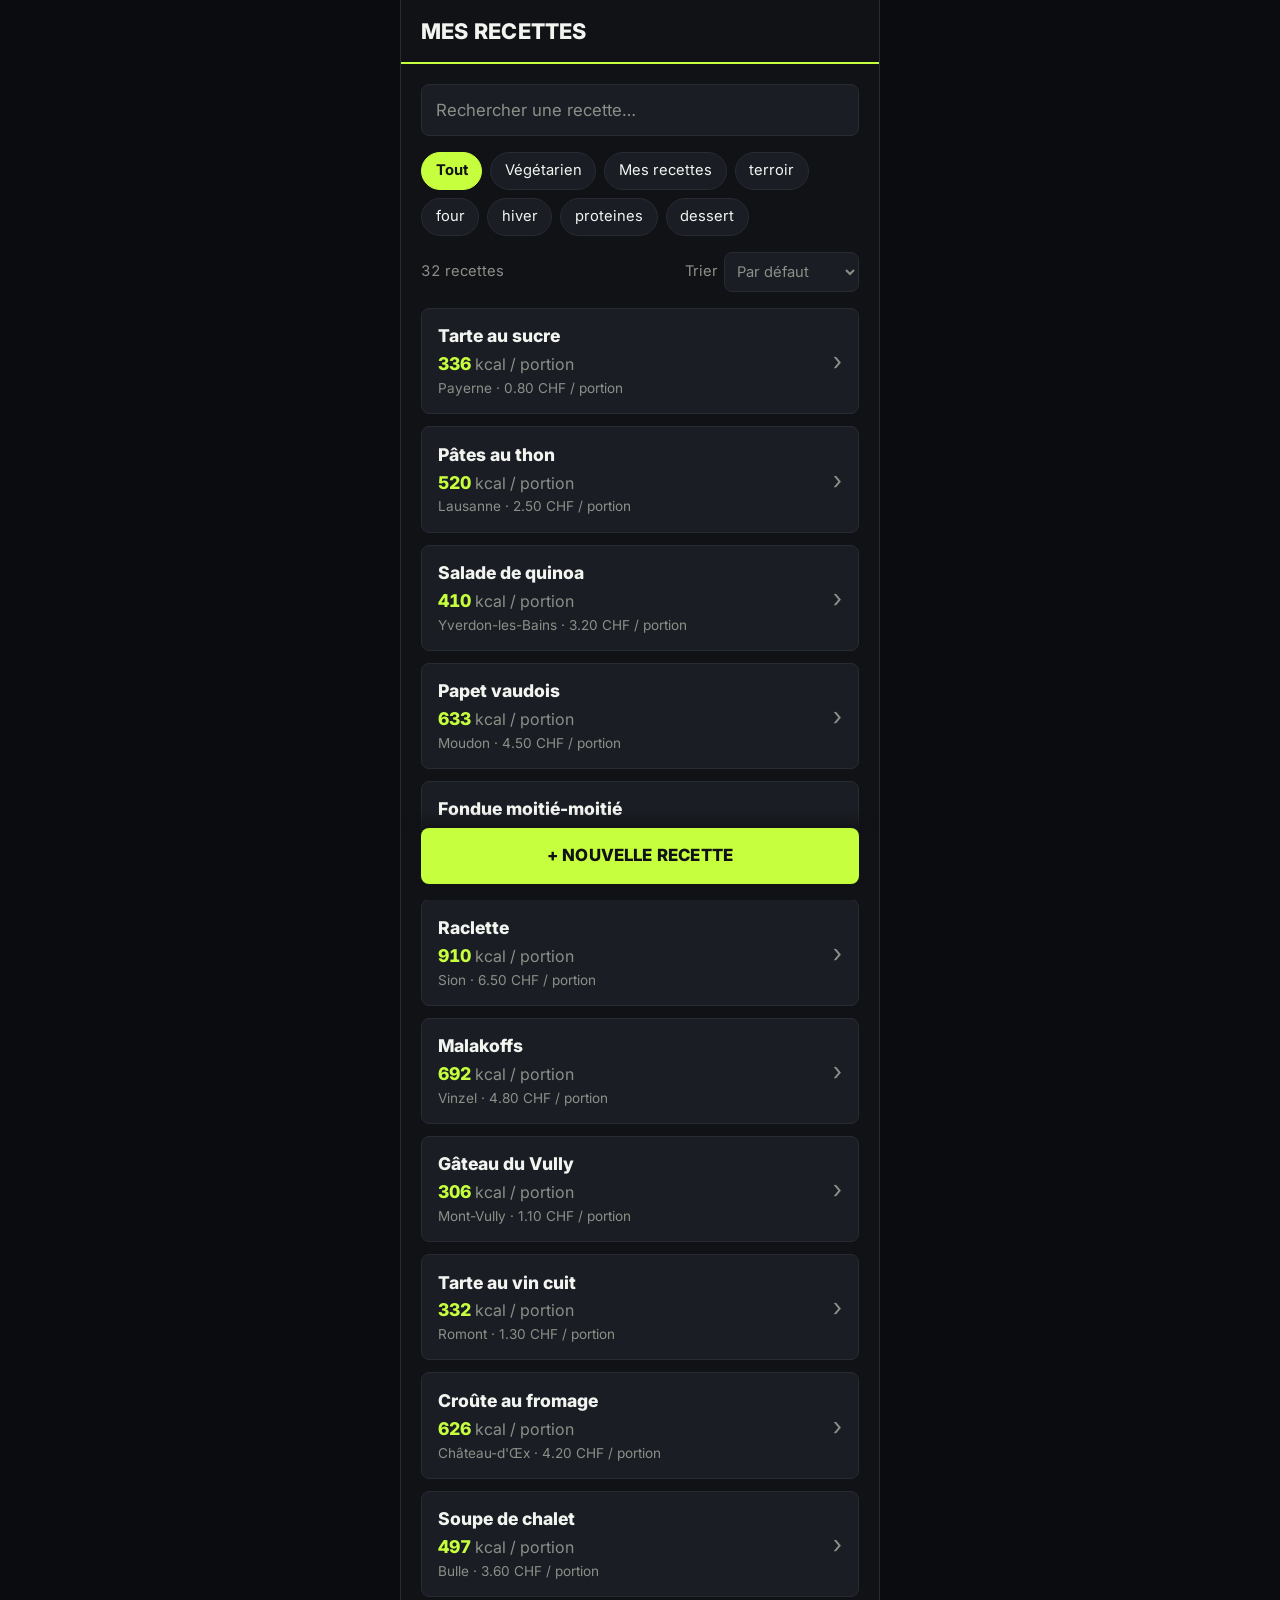
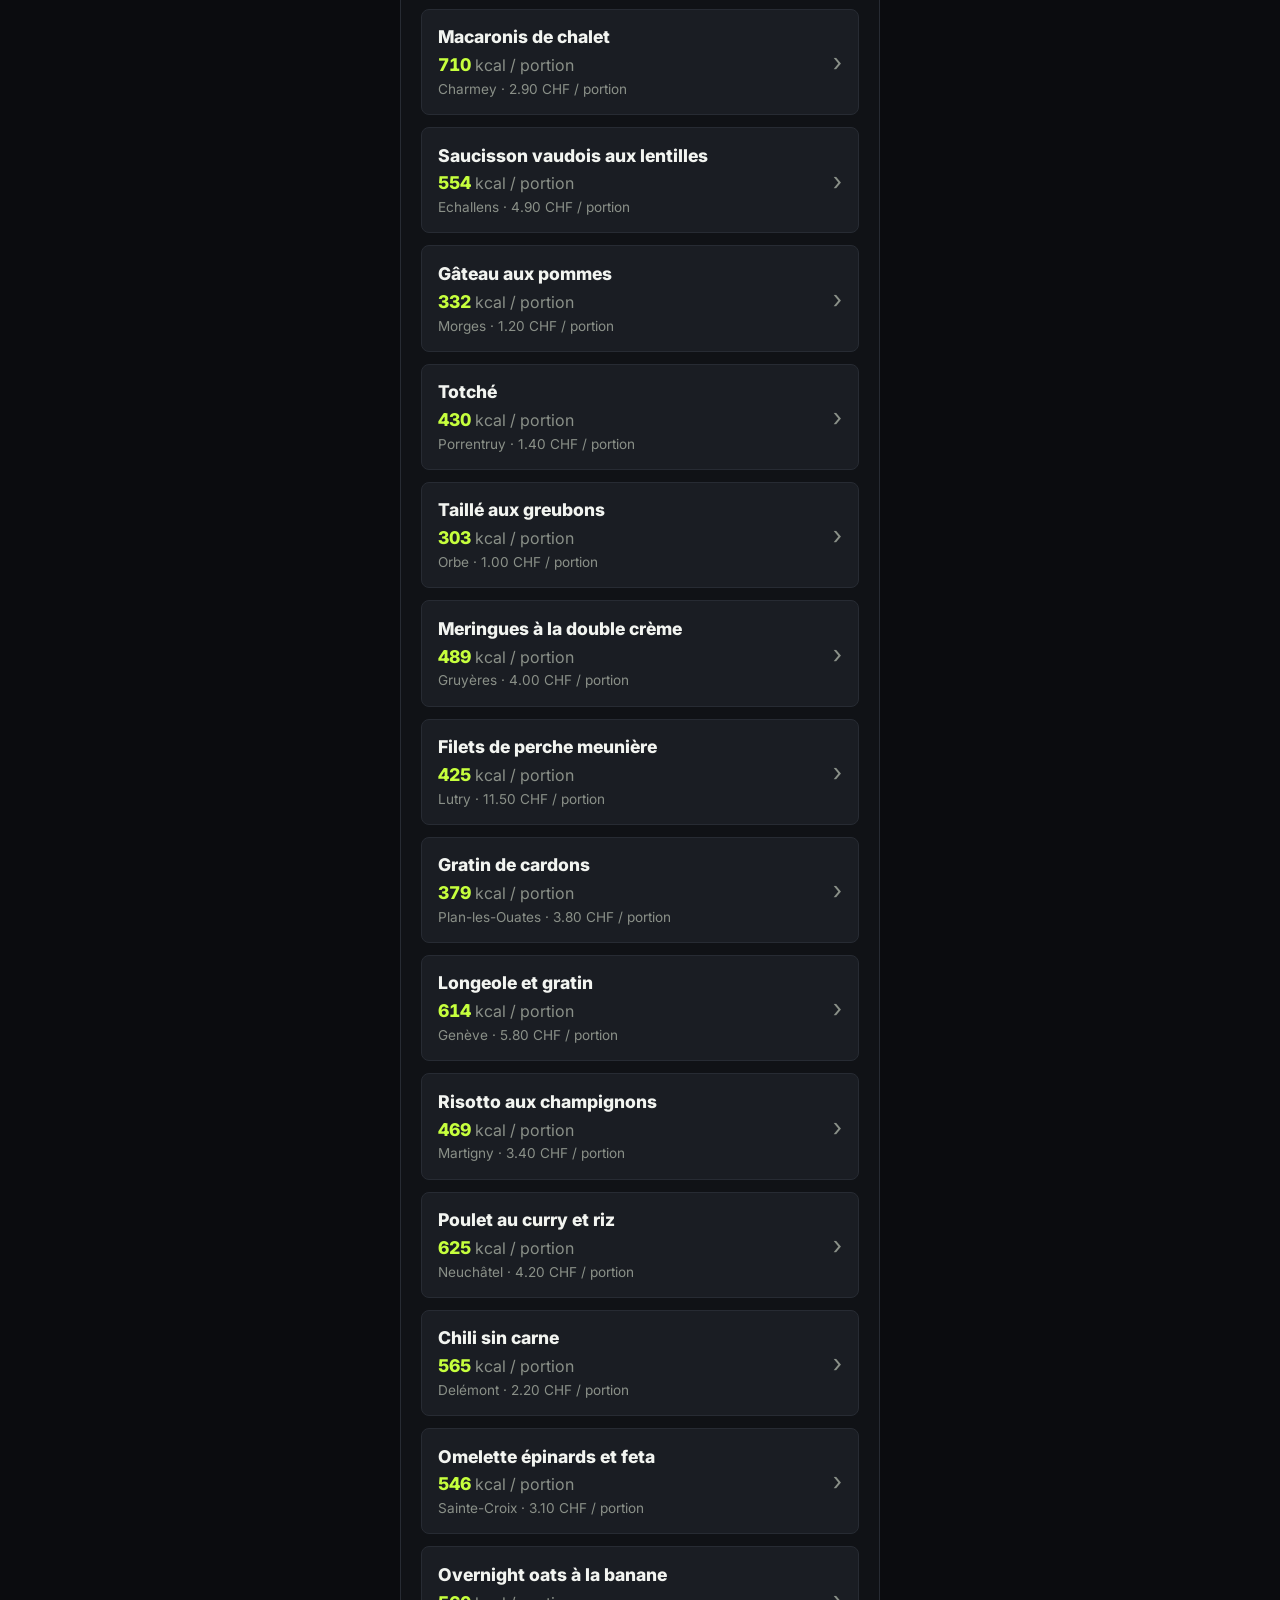
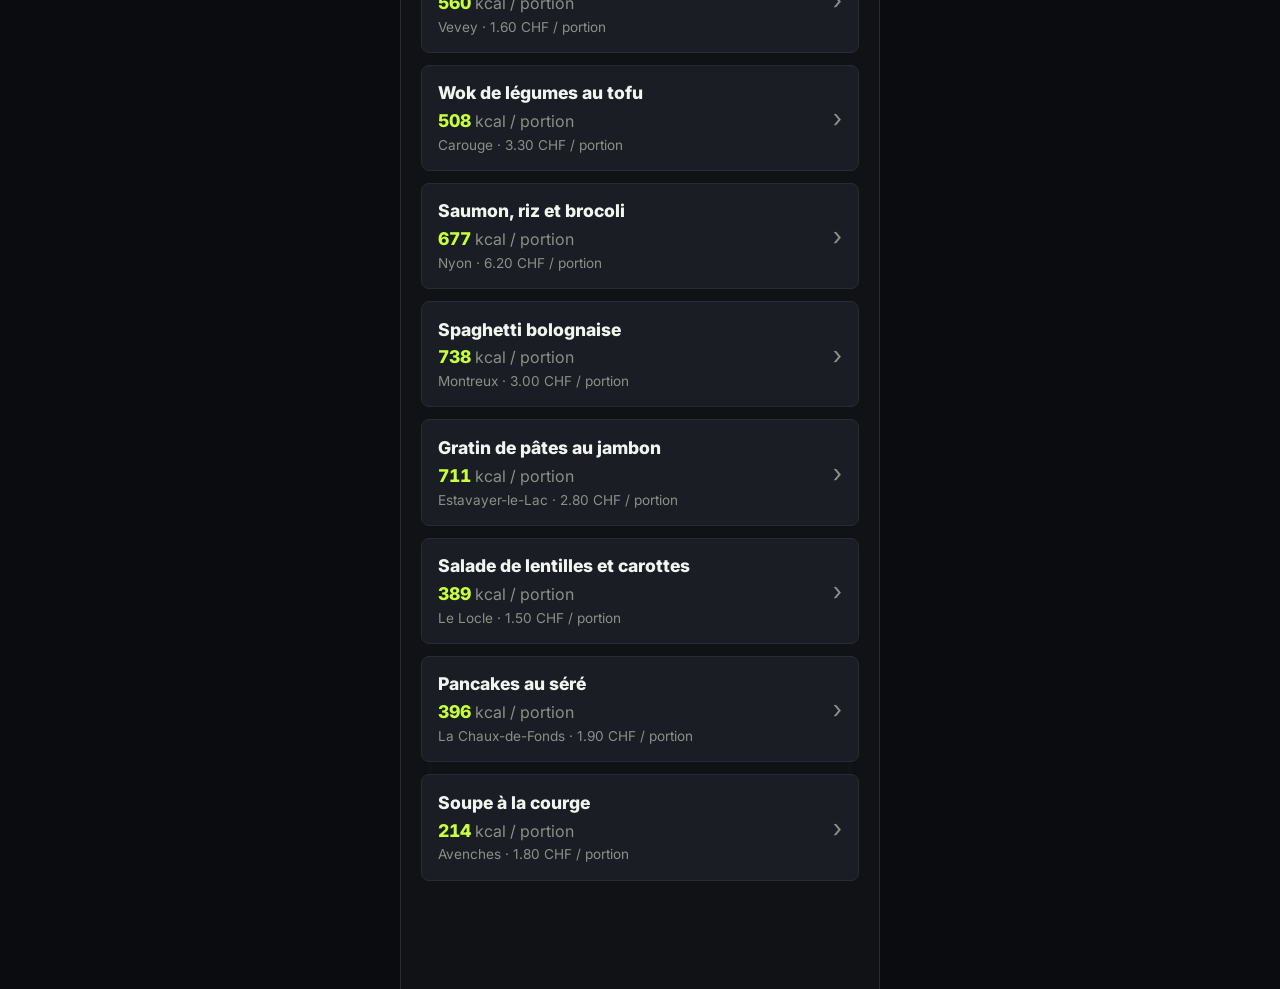
==== index.html @ 1a5cdad5 "Ajoute le site Ponson Cuisson : liste, création avec calcul des calories, fiche et partage. Co-Autho" ====
<!DOCTYPE html>
<html lang="fr">
<head>
  <meta charset="utf-8">
  <meta name="viewport" content="width=device-width, initial-scale=1, viewport-fit=cover">
  <meta name="description" content="Ponson Cuisson : calcule les calories de tes plats, par portion, et partage la fiche.">
  <meta name="theme-color" content="#101216">
  <title>Ponson Cuisson</title>
  <link rel="icon" href="data:image/svg+xml,%3Csvg xmlns='http://www.w3.org/2000/svg' viewBox='0 0 32 32'%3E%3Crect width='32' height='32' rx='6' fill='%23101216'/%3E%3Ctext x='16' y='22' font-family='Arial' font-weight='700' font-size='16' text-anchor='middle' fill='%23C6FF3D'%3EPC%3C/text%3E%3C/svg%3E">
  <link rel="preconnect" href="https://fonts.googleapis.com">
  <link rel="preconnect" href="https://fonts.gstatic.com" crossorigin>
  <link href="https://fonts.googleapis.com/css2?family=Inter:wght@400;500;700;800&display=swap" rel="stylesheet">
  <link rel="stylesheet" href="css/style.css">
</head>
<body>
  <div id="app" class="app">
    <p class="chargement">Chargement des recettes…</p>
  </div>
  <noscript>
    <p class="chargement">Ponson Cuisson a besoin de JavaScript pour fonctionner.</p>
  </noscript>
  <script src="js/app.js"></script>
</body>
</html>
---- css/style.css ----
/* Ponson Cuisson — direction artistique « Énergie » (application/design/critique.md) */

:root {
  --fond: #101216;
  --carte: #1A1D23;
  --bord: #272B33;
  --accent: #C6FF3D;
  --texte: #F2F4F0;
  --gris: #8A9088;
  --erreur: #FF8A80;
  --hors-app: #0B0C0F;
  --rayon: 8px;
  --police: "Inter", system-ui, -apple-system, "Segoe UI", Roboto, Arial, sans-serif;
}

*,
*::before,
*::after { box-sizing: border-box; }

html { -webkit-text-size-adjust: 100%; }

body {
  margin: 0;
  background: var(--hors-app);
  color: var(--texte);
  font-family: var(--police);
  font-size: 16px;
  line-height: 1.45;
}

/* Chiffres à largeur fixe : les totaux ne « sautent » pas à chaque ajout */
.kcal, .detail, .totaux, .resultat-chiffre, .resultat-total, .apercu-kcal, .champ-quantite, #compteur {
  font-variant-numeric: tabular-nums;
}

button, input, select { font: inherit; color: inherit; }
a { color: inherit; }
h1, h2, p { margin: 0; }

:focus-visible { outline: 3px solid var(--accent); outline-offset: 2px; }

.sr-only {
  position: absolute; width: 1px; height: 1px; padding: 0; margin: -1px;
  overflow: hidden; clip: rect(0 0 0 0); white-space: nowrap; border: 0;
}

/* ---------- Cadre de l'application ---------- */

.app {
  max-width: 480px;
  min-height: 100vh;
  min-height: 100dvh;
  margin: 0 auto;
  background: var(--fond);
  display: flex;
  flex-direction: column;
}

@media (min-width: 520px) {
  .app { border-left: 1px solid var(--bord); border-right: 1px solid var(--bord); }
}

.chargement { padding: 2rem 1.25rem; color: var(--gris); }

.entete {
  position: sticky;
  top: 0;
  z-index: 2;
  display: flex;
  align-items: center;
  gap: .75rem;
  min-height: 64px;
  padding: .75rem 1.25rem;
  background: var(--fond);
  border-bottom: 2px solid var(--accent);
}

.entete h1 {
  font-size: 1.35rem;
  font-weight: 800;
  text-transform: uppercase;
  letter-spacing: .01em;
  line-height: 1.15;
  overflow-wrap: anywhere;
}

.entete h1.nom-recette { text-transform: none; }
.entete h1:focus { outline: none; }

.retour {
  flex: none;
  display: inline-grid;
  place-items: center;
  width: 44px;
  height: 44px;
  margin-left: -.6rem;
  border: 0;
  border-radius: var(--rayon);
  background: transparent;
  font-size: 1.5rem;
  line-height: 1;
  text-decoration: none;
  cursor: pointer;
}
.retour:hover { background: var(--carte); }

.contenu {
  flex: 1;
  display: flex;
  flex-direction: column;
  gap: 1rem;
  padding: 1.25rem;
}

.actions {
  position: sticky;
  bottom: 0;
  z-index: 2;
  display: flex;
  flex-direction: column;
  gap: .6rem;
  padding: 1rem 1.25rem calc(1rem + env(safe-area-inset-bottom));
  background: linear-gradient(to top, var(--fond) 75%, rgba(16, 18, 22, 0));
}

/* ---------- Boutons ---------- */

.bouton,
.bouton-contour {
  display: flex;
  align-items: center;
  justify-content: center;
  width: 100%;
  min-height: 56px;
  padding: .75rem 1rem;
  border-radius: var(--rayon);
  font-weight: 800;
  font-size: 1.05rem;
  text-transform: uppercase;
  text-decoration: none;
  letter-spacing: .01em;
  cursor: pointer;
}

.bouton { border: 0; background: var(--accent); color: var(--fond); }
.bouton:hover { filter: brightness(1.06); }
.bouton:disabled { background: var(--bord); color: var(--gris); cursor: not-allowed; filter: none; }

.bouton-contour { border: 2px solid var(--accent); background: transparent; color: var(--accent); }
.bouton-contour:hover { background: rgba(198, 255, 61, .08); }

.bouton-pointille {
  width: 100%;
  min-height: 52px;
  border: 2px dashed var(--accent);
  border-radius: var(--rayon);
  background: transparent;
  color: var(--accent);
  font-weight: 700;
  cursor: pointer;
}
.bouton-pointille:hover { background: rgba(198, 255, 61, .06); }

.lien-danger {
  align-self: flex-start;
  padding: .5rem 0;
  border: 0;
  background: transparent;
  color: var(--erreur);
  text-decoration: underline;
  cursor: pointer;
}

/* ---------- Champs ---------- */

.groupe { display: flex; flex-direction: column; gap: .35rem; }
.groupe label, .etiquette { color: var(--gris); font-size: .9rem; }

.champ {
  width: 100%;
  min-height: 52px;
  padding: .7rem .9rem;
  border: 1px solid var(--bord);
  border-radius: var(--rayon);
  background: var(--carte);
  font-size: 1.05rem;
}
.champ::placeholder { color: var(--gris); opacity: 1; }
.champ:focus { outline: none; border-color: var(--accent); }
.champ[aria-invalid="true"] { border-color: var(--erreur); }
.champ-court { max-width: 9rem; }

.select {
  min-height: 40px;
  padding: .3rem .5rem;
  border: 1px solid var(--bord);
  border-radius: var(--rayon);
  background: var(--carte);
}

.erreur { color: var(--erreur); font-size: .92rem; font-weight: 500; }
.erreur[hidden] { display: none; }

/* ---------- Liste des recettes ---------- */

.puces {
  display: flex;
  flex-wrap: wrap;
  gap: .5rem;
}

.puce {
  flex: none;
  min-height: 38px;
  padding: .4rem .85rem;
  border: 1px solid var(--bord);
  border-radius: 999px;
  background: var(--carte);
  font-size: .92rem;
  cursor: pointer;
}
.puce[aria-pressed="true"] { border-color: var(--accent); background: var(--accent); color: var(--fond); font-weight: 700; }

.ligne-tri {
  display: flex;
  align-items: center;
  justify-content: space-between;
  gap: .75rem;
  color: var(--gris);
  font-size: .92rem;
}
.ligne-tri label { display: flex; align-items: center; gap: .4rem; }

.liste { display: flex; flex-direction: column; gap: .75rem; margin: 0; padding: 0; list-style: none; }

.carte-recette {
  display: flex;
  align-items: center;
  gap: .75rem;
  min-height: 84px;
  padding: .9rem 1rem;
  border: 1px solid var(--bord);
  border-radius: var(--rayon);
  background: var(--carte);
  text-decoration: none;
}
.carte-recette:hover { border-color: var(--gris); }
.carte-recette > span:first-child { flex: 1; display: flex; flex-direction: column; gap: .15rem; min-width: 0; }

.titre-recette { font-size: 1.1rem; font-weight: 800; }
.kcal { color: var(--gris); }
.kcal b { color: var(--accent); font-size: 1.1rem; font-weight: 800; }
.meta { color: var(--gris); font-size: .85rem; }
.chevron { color: var(--gris); font-size: 1.6rem; line-height: 1; }

.vide {
  padding: 2rem 1rem;
  border: 1px dashed var(--bord);
  border-radius: var(--rayon);
  color: var(--gris);
  text-align: center;
}
.vide strong { display: block; margin-bottom: .25rem; color: var(--texte); }

.alerte {
  padding: 1rem;
  border: 1px solid var(--erreur);
  border-radius: var(--rayon);
  background: rgba(255, 138, 128, .08);
}
.alerte strong { color: var(--erreur); }
.alerte p { margin-top: .35rem; color: var(--texte); font-size: .95rem; }

/* ---------- Création / calcul ---------- */

.sous-titre {
  margin-top: .25rem;
  font-size: .95rem;
  font-weight: 800;
  text-transform: uppercase;
  letter-spacing: .06em;
  color: var(--gris);
}

.liste-ingredients { display: flex; flex-direction: column; gap: .5rem; margin: 0; padding: 0; list-style: none; }
.liste-ingredients li { display: flex; gap: .5rem; }

.ligne {
  flex: 1;
  display: flex;
  align-items: center;
  justify-content: space-between;
  gap: .75rem;
  min-height: 52px;
  padding: .6rem 1rem;
  border: 1px solid var(--bord);
  border-radius: var(--rayon);
  background: var(--carte);
  text-align: left;
}
button.ligne { cursor: pointer; }
button.ligne:hover { border-color: var(--gris); }
.ligne .detail { color: var(--gris); white-space: nowrap; }
.ligne .detail b { color: var(--texte); }

.supprimer-ligne {
  flex: none;
  width: 52px;
  border: 1px solid var(--bord);
  border-radius: var(--rayon);
  background: var(--carte);
  color: var(--gris);
  font-size: 1.3rem;
  cursor: pointer;
}
.supprimer-ligne:hover { border-color: var(--erreur); color: var(--erreur); }

.totaux {
  display: flex;
  flex-direction: column;
  gap: .2rem;
  padding: 1rem 1.25rem;
  border-radius: var(--rayon);
  background: var(--accent);
  color: var(--fond);
}
.totaux div { display: flex; align-items: baseline; justify-content: space-between; gap: 1rem; }
.totaux .petit-total { font-size: .95rem; }
.totaux .petit-total strong { font-weight: 700; }
.totaux .grand-total { font-size: 1.15rem; font-weight: 700; }
.totaux .grand-total strong { font-size: 2rem; font-weight: 800; line-height: 1.1; }

/* ---------- Sélecteur d'ingrédients ---------- */

.choix-ingredient {
  display: flex;
  align-items: center;
  justify-content: space-between;
  gap: .75rem;
  width: 100%;
  min-height: 56px;
  padding: .6rem 1rem;
  border: 1px solid var(--bord);
  border-radius: var(--rayon);
  background: var(--carte);
  text-align: left;
  cursor: pointer;
}
.choix-ingredient:hover { border-color: var(--accent); }
.choix-ingredient span:last-child { color: var(--gris); white-space: nowrap; }

.carte {
  padding: 1rem;
  border: 1px solid var(--bord);
  border-radius: var(--rayon);
  background: var(--carte);
}

.champ-quantite { font-size: 1.6rem; font-weight: 700; max-width: 12rem; }
.apercu-kcal { font-size: 1.4rem; font-weight: 800; color: var(--accent); }

/* ---------- Fiche recette ---------- */

.bloc-resultat {
  padding: 1.5rem 1rem;
  border-radius: var(--rayon);
  background: var(--accent);
  color: var(--fond);
  text-align: center;
}
.resultat-chiffre { font-size: 4.5rem; font-weight: 800; line-height: 1; letter-spacing: -.02em; }
.resultat-unite { font-size: 1.6rem; font-weight: 700; }
.resultat-label { margin-top: .4rem; font-size: 1rem; font-weight: 500; text-transform: uppercase; letter-spacing: .14em; }
.resultat-total { margin-top: .5rem; font-size: .95rem; }

.description { color: var(--texte); }
.infos { display: flex; flex-wrap: wrap; gap: .4rem; }
.info {
  padding: .25rem .6rem;
  border: 1px solid var(--bord);
  border-radius: 999px;
  color: var(--gris);
  font-size: .85rem;
}
.info.vert { border-color: var(--accent); color: var(--accent); }

/* ---------- Partage ---------- */

.apercu-titre { margin: .2rem 0; font-size: 1.25rem; font-weight: 800; }
.vert { color: var(--accent); }
.gris { color: var(--gris); }
.petit { font-size: .88rem; }

.options { display: flex; flex-direction: column; gap: .6rem; }
.option {
  display: flex;
  align-items: center;
  width: 100%;
  min-height: 56px;
  padding: .6rem 1rem;
  border: 1px solid var(--bord);
  border-radius: var(--rayon);
  background: var(--carte);
  text-align: left;
  text-decoration: none;
  cursor: pointer;
}
.option:hover { border-color: var(--accent); }

.confirmation {
  display: flex;
  align-items: center;
  justify-content: center;
  min-height: 52px;
  padding: .6rem 1rem;
  border-radius: var(--rayon);
  background: var(--accent);
  color: var(--fond);
  font-weight: 800;
}
.confirmation[hidden] { display: none; }

@media (prefers-reduced-motion: no-preference) {
  .confirmation:not([hidden]) { animation: apparition .2s ease-out; }
  @keyframes apparition { from { opacity: 0; transform: translateY(4px); } }
}
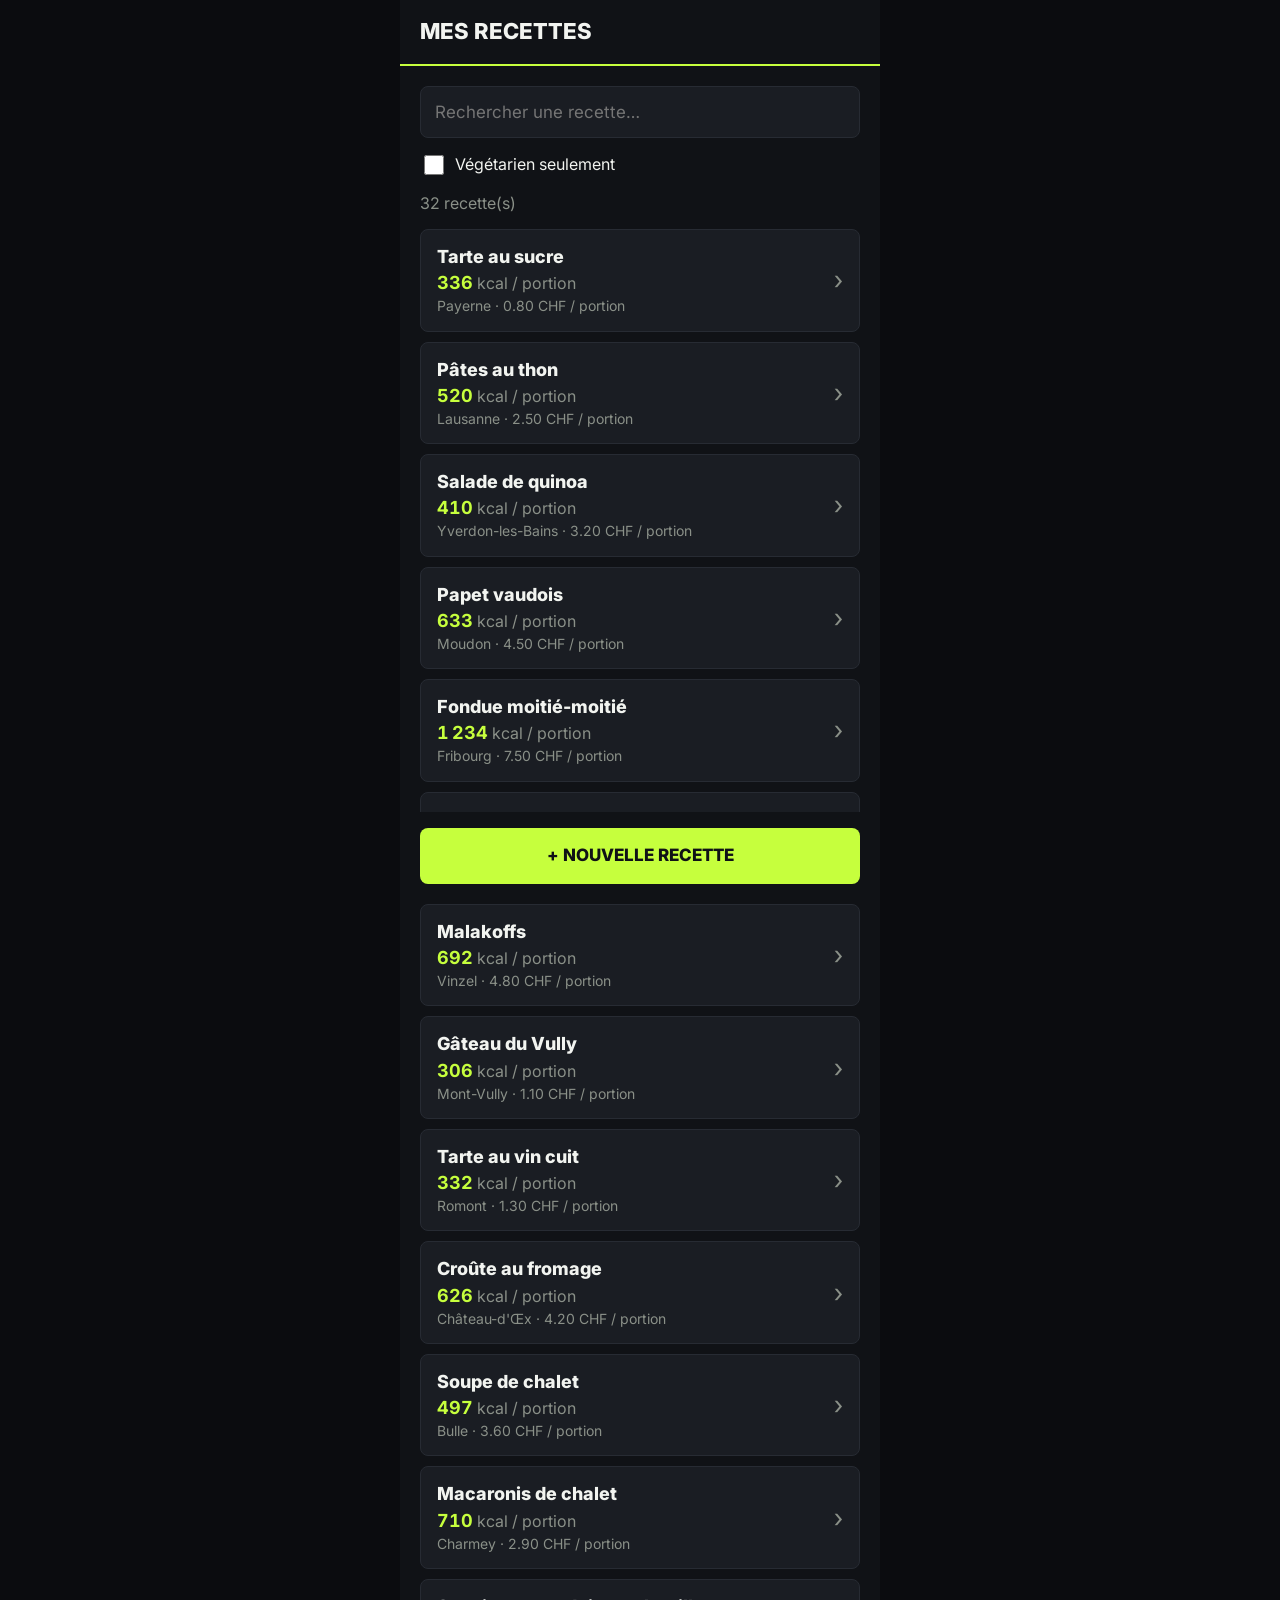
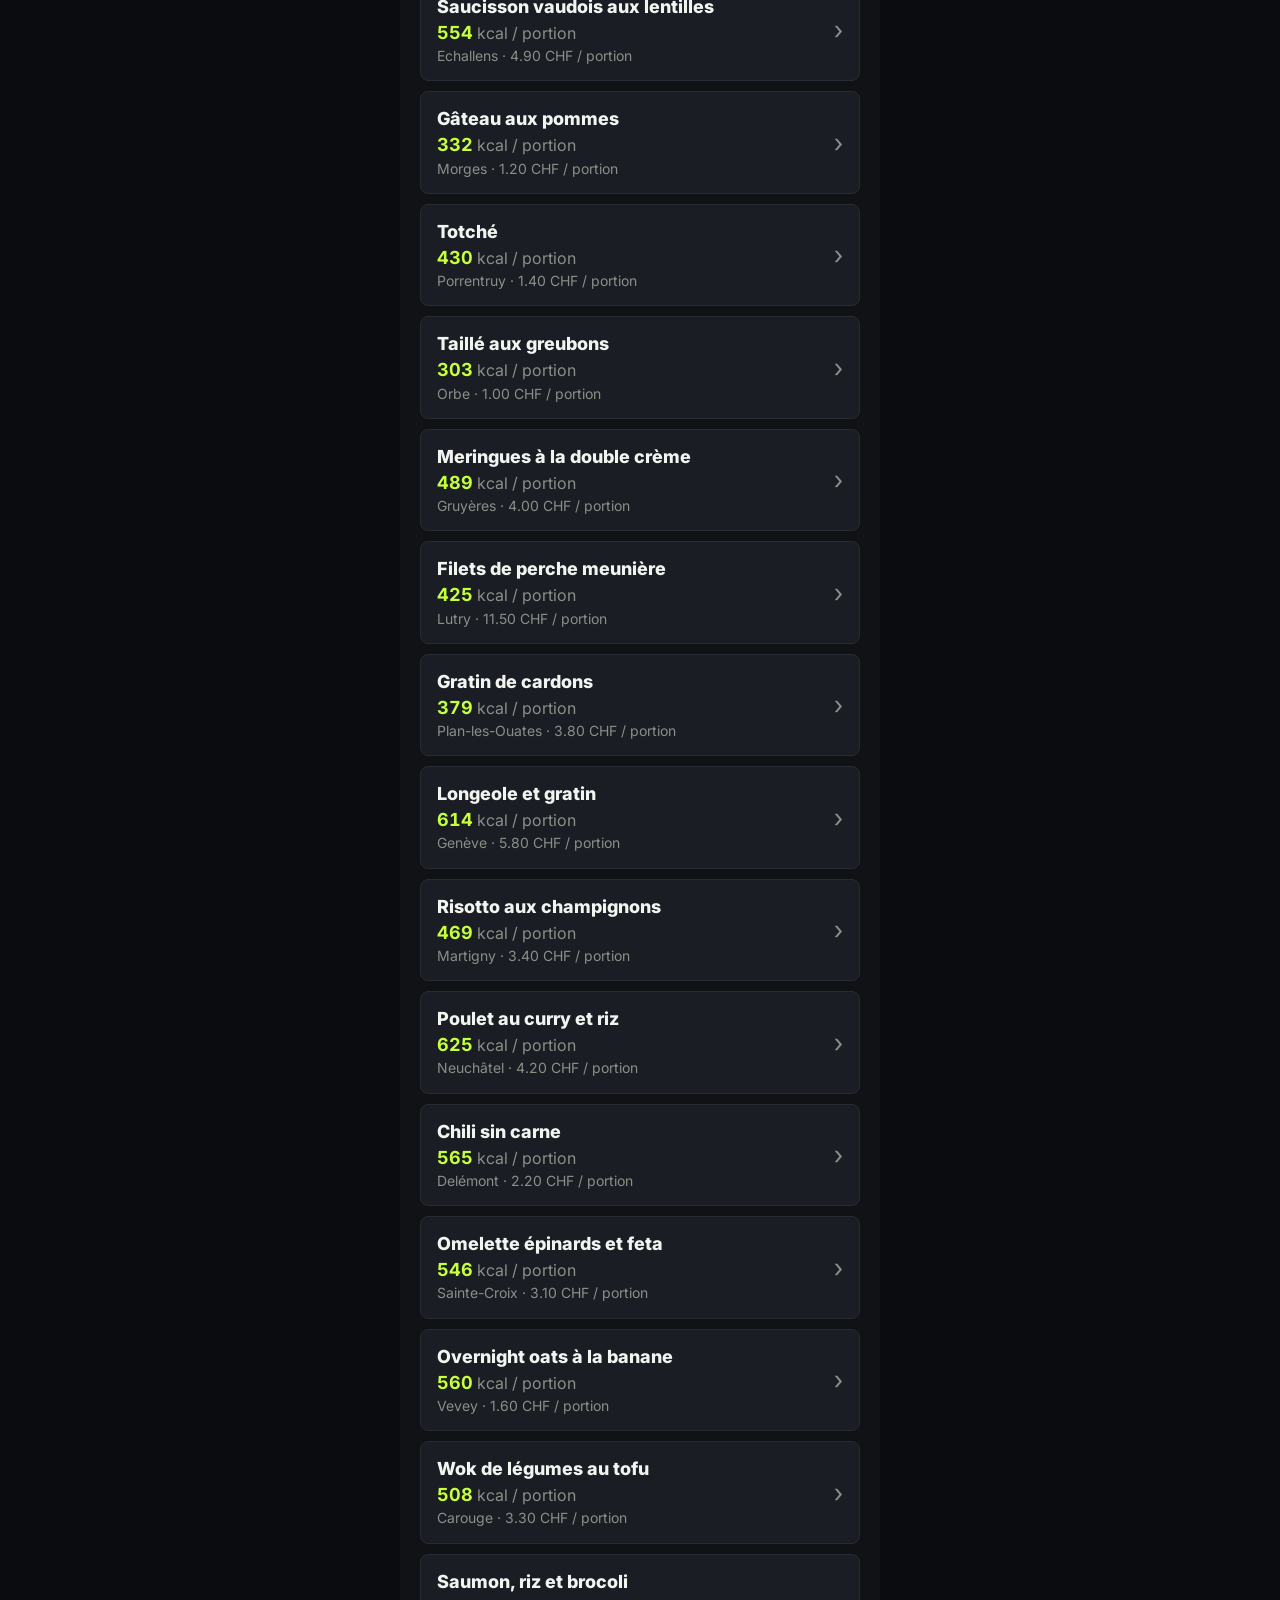
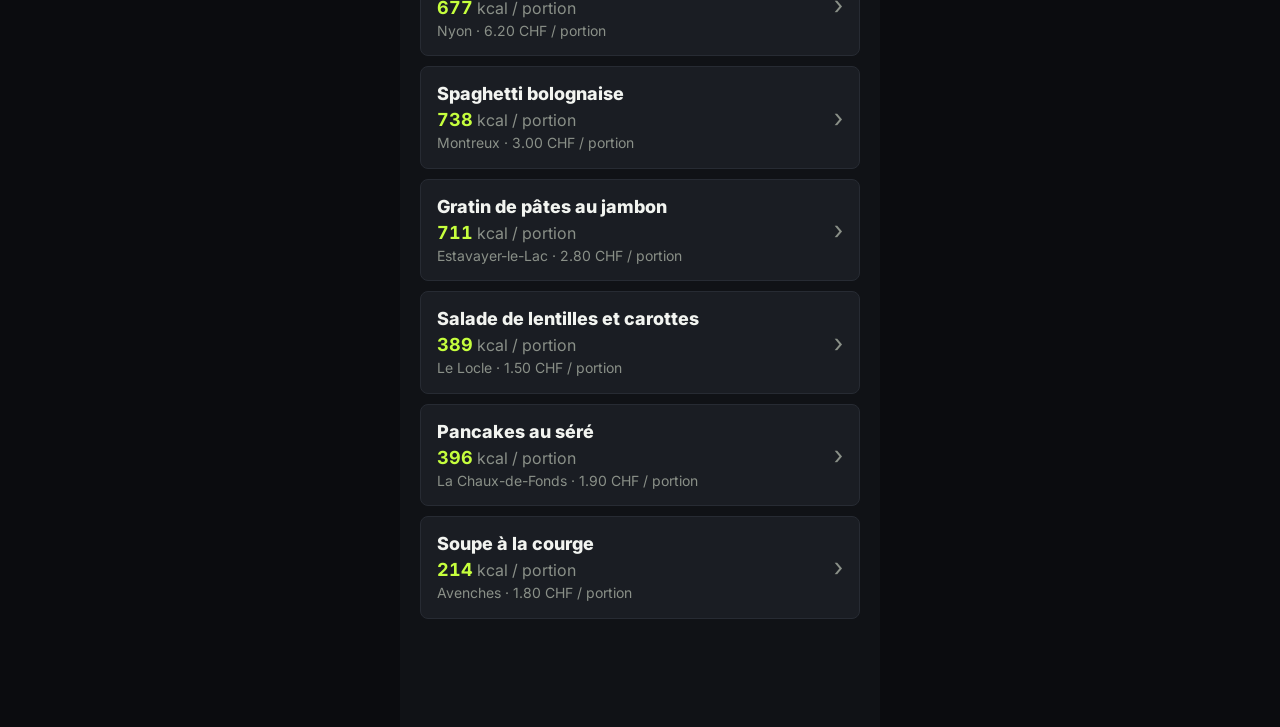
==== commit 9899183f: "Réécrit le site en HTML, CSS et JS classiques (index.html, style.css, script.js, data.js). Co-Author" ====
--- a/index.html
+++ b/index.html
@@ -2,23 +2,156 @@
 <html lang="fr">
 <head>
   <meta charset="utf-8">
-  <meta name="viewport" content="width=device-width, initial-scale=1, viewport-fit=cover">
-  <meta name="description" content="Ponson Cuisson : calcule les calories de tes plats, par portion, et partage la fiche.">
-  <meta name="theme-color" content="#101216">
+  <meta name="viewport" content="width=device-width, initial-scale=1">
   <title>Ponson Cuisson</title>
-  <link rel="icon" href="data:image/svg+xml,%3Csvg xmlns='http://www.w3.org/2000/svg' viewBox='0 0 32 32'%3E%3Crect width='32' height='32' rx='6' fill='%23101216'/%3E%3Ctext x='16' y='22' font-family='Arial' font-weight='700' font-size='16' text-anchor='middle' fill='%23C6FF3D'%3EPC%3C/text%3E%3C/svg%3E">
   <link rel="preconnect" href="https://fonts.googleapis.com">
   <link rel="preconnect" href="https://fonts.gstatic.com" crossorigin>
   <link href="https://fonts.googleapis.com/css2?family=Inter:wght@400;500;700;800&display=swap" rel="stylesheet">
-  <link rel="stylesheet" href="css/style.css">
+  <link rel="stylesheet" href="style.css">
 </head>
 <body>
-  <div id="app" class="app">
-    <p class="chargement">Chargement des recettes…</p>
+  <div class="app">
+
+    <!-- ===================== Écran 1 : Liste des recettes ===================== -->
+    <section id="ecran-liste" class="ecran">
+      <header class="entete">
+        <h1>Mes recettes</h1>
+      </header>
+
+      <main class="contenu">
+        <input id="recherche" class="champ" type="search" placeholder="Rechercher une recette…" aria-label="Rechercher une recette">
+
+        <label class="case">
+          <input id="filtre-vegetarien" type="checkbox"> Végétarien seulement
+        </label>
+
+        <p id="compteur" class="gris"></p>
+        <ul id="liste-recettes" class="liste"></ul>
+        <p id="message-liste" class="vide" hidden></p>
+      </main>
+
+      <footer class="actions">
+        <button id="btn-nouvelle" class="bouton" type="button">+ Nouvelle recette</button>
+      </footer>
+    </section>
+
+    <!-- ===================== Écran 2 : Création / calcul ===================== -->
+    <section id="ecran-creation" class="ecran" hidden>
+      <header class="entete">
+        <button id="btn-annuler" class="retour" type="button" aria-label="Annuler">←</button>
+        <h1>Nouvelle recette</h1>
+      </header>
+
+      <main class="contenu">
+        <label class="etiquette" for="nom">Nom</label>
+        <input id="nom" class="champ" type="text" maxlength="60" placeholder="Ex. Tarte au sucre">
+        <p id="erreur-nom" class="erreur" hidden>Donne un nom à la recette.</p>
+
+        <label class="etiquette" for="portions">Portions</label>
+        <input id="portions" class="champ champ-court" type="number" min="1" step="1" inputmode="numeric" placeholder="1">
+        <p id="erreur-portions" class="erreur" hidden>Indique au moins 1 portion.</p>
+
+        <h2 class="sous-titre">Ingrédients</h2>
+        <ul id="liste-ingredients" class="liste"></ul>
+        <button id="btn-ajouter" class="bouton-pointille" type="button">+ Ajouter un ingrédient</button>
+
+        <div class="totaux">
+          <p class="petit-total">Total du plat <strong id="total-plat">0 kcal</strong></p>
+          <p class="grand-total">Par portion <strong id="total-portion">—</strong></p>
+        </div>
+        <p id="erreur-ingredients" class="erreur">Ajoute au moins un ingrédient.</p>
+      </main>
+
+      <footer class="actions">
+        <button id="btn-enregistrer" class="bouton" type="button" disabled>Enregistrer</button>
+      </footer>
+    </section>
+
+    <!-- ===================== Écran 2b : Sélecteur d'ingrédients ===================== -->
+    <section id="ecran-ingredient" class="ecran" hidden>
+      <header class="entete">
+        <button id="btn-retour-ingredient" class="retour" type="button" aria-label="Retour">←</button>
+        <h1>Ajouter un ingrédient</h1>
+      </header>
+
+      <main class="contenu">
+        <!-- Étape 1 : choisir l'ingrédient -->
+        <div id="etape-choix">
+          <input id="recherche-ingredient" class="champ" type="search" placeholder="Rechercher un ingrédient…" aria-label="Rechercher un ingrédient">
+          <ul id="liste-choix" class="liste"></ul>
+          <p id="message-choix" class="vide" hidden>Aucun ingrédient trouvé</p>
+        </div>
+
+        <!-- Étape 2 : indiquer la quantité -->
+        <div id="etape-quantite" hidden>
+          <p class="carte"><strong id="ingredient-choisi"></strong> <span id="ingredient-kcal" class="gris"></span></p>
+          <label class="etiquette" for="quantite">Quantité (g)</label>
+          <input id="quantite" class="champ champ-quantite" type="number" min="1" inputmode="decimal" placeholder="0">
+          <p id="erreur-quantite" class="erreur" hidden>Indique une quantité plus grande que 0.</p>
+          <p id="apercu-kcal" class="apercu-kcal"></p>
+          <button id="btn-valider" class="bouton" type="button">Valider</button>
+        </div>
+      </main>
+    </section>
+
+    <!-- ===================== Écran 3 : Fiche recette ===================== -->
+    <section id="ecran-fiche" class="ecran" hidden>
+      <header class="entete">
+        <button class="retour btn-liste" type="button" aria-label="Retour à la liste">←</button>
+        <h1 id="fiche-titre" class="nom-recette"></h1>
+      </header>
+
+      <main class="contenu">
+        <div class="bloc-resultat">
+          <p><span id="fiche-portion" class="resultat-chiffre"></span> <span class="resultat-unite">kcal</span></p>
+          <p class="resultat-label">Par portion</p>
+          <p id="fiche-total" class="resultat-total"></p>
+        </div>
+        <p id="fiche-description"></p>
+        <p id="fiche-infos" class="gris"></p>
+
+        <h2 class="sous-titre">Ingrédients</h2>
+        <ul id="fiche-ingredients" class="liste"></ul>
+        <button id="btn-supprimer" class="lien-danger" type="button" hidden>Supprimer cette recette</button>
+      </main>
+
+      <footer class="actions">
+        <button id="btn-partager" class="bouton" type="button">Partager la fiche</button>
+      </footer>
+    </section>
+
+    <!-- ===================== Écran 4 : Partage ===================== -->
+    <section id="ecran-partage" class="ecran" hidden>
+      <header class="entete">
+        <button id="btn-retour-fiche" class="retour" type="button" aria-label="Retour à la fiche">←</button>
+        <h1>Partager</h1>
+      </header>
+
+      <main class="contenu">
+        <div class="carte">
+          <p class="gris petit">Aperçu de la fiche</p>
+          <p id="apercu-titre" class="apercu-titre"></p>
+          <p><b id="apercu-portion" class="vert"></b> par portion</p>
+          <p id="apercu-total" class="gris petit"></p>
+        </div>
+
+        <h2 class="sous-titre">Envoyer via</h2>
+        <button id="btn-messagerie" class="option" type="button">Messagerie</button>
+        <a id="lien-email" class="option" href="#">E-mail</a>
+        <button id="btn-copier" class="option" type="button">Copier le texte</button>
+
+        <p id="confirmation" class="confirmation" hidden></p>
+      </main>
+
+      <footer class="actions">
+        <button class="bouton-contour btn-liste" type="button">Retour à la liste</button>
+      </footer>
+    </section>
+
   </div>
-  <noscript>
-    <p class="chargement">Ponson Cuisson a besoin de JavaScript pour fonctionner.</p>
-  </noscript>
-  <script src="js/app.js"></script>
+
+  <!-- data.js contient les recettes (copie de data.json), script.js fait fonctionner le site -->
+  <script src="data.js"></script>
+  <script src="script.js"></script>
 </body>
 </html>
--- a/style.css
+++ b/style.css
@@ -0,0 +1,284 @@
+/* Ponson Cuisson — style « Énergie » (voir application/design/critique.md) */
+
+/* ---------- Couleurs ---------- */
+:root {
+  --fond: #101216;
+  --carte: #1A1D23;
+  --bord: #272B33;
+  --vert: #C6FF3D;
+  --texte: #F2F4F0;
+  --gris: #8A9088;
+  --rouge: #FF8A80;
+}
+
+/* ---------- Base ---------- */
+* { box-sizing: border-box; }
+
+body {
+  margin: 0;
+  background: #0B0C0F;
+  color: var(--texte);
+  font-family: "Inter", Arial, sans-serif;
+  font-size: 16px;
+  line-height: 1.45;
+}
+
+h1, h2, p { margin: 0; }
+button, input { font: inherit; color: inherit; }
+[hidden] { display: none !important; }
+
+/* L'application fait la largeur d'un téléphone, centrée sur ordinateur */
+.app {
+  max-width: 480px;
+  min-height: 100vh;
+  margin: 0 auto;
+  background: var(--fond);
+}
+
+.ecran {
+  display: flex;
+  flex-direction: column;
+  min-height: 100vh;
+}
+
+/* ---------- En-tête ---------- */
+.entete {
+  position: sticky;
+  top: 0;
+  display: flex;
+  align-items: center;
+  gap: 12px;
+  padding: 16px 20px;
+  background: var(--fond);
+  border-bottom: 2px solid var(--vert);
+}
+
+.entete h1 {
+  font-size: 22px;
+  font-weight: 800;
+  text-transform: uppercase;
+}
+
+.entete h1.nom-recette { text-transform: none; }
+
+.retour {
+  width: 44px;
+  height: 44px;
+  margin-left: -10px;
+  border: none;
+  border-radius: 8px;
+  background: none;
+  font-size: 24px;
+  cursor: pointer;
+}
+
+.retour:hover { background: var(--carte); }
+
+/* ---------- Contenu et barre du bas ---------- */
+.contenu {
+  flex: 1;
+  display: flex;
+  flex-direction: column;
+  gap: 14px;
+  padding: 20px;
+}
+
+.actions {
+  position: sticky;
+  bottom: 0;
+  padding: 16px 20px;
+  background: var(--fond);
+}
+
+/* ---------- Boutons ---------- */
+.bouton,
+.bouton-contour {
+  width: 100%;
+  min-height: 56px;
+  border-radius: 8px;
+  font-size: 17px;
+  font-weight: 800;
+  text-transform: uppercase;
+  cursor: pointer;
+}
+
+.bouton { border: none; background: var(--vert); color: var(--fond); }
+.bouton:disabled { background: var(--bord); color: var(--gris); cursor: not-allowed; }
+
+.bouton-contour { border: 2px solid var(--vert); background: none; color: var(--vert); }
+
+.bouton-pointille {
+  min-height: 52px;
+  border: 2px dashed var(--vert);
+  border-radius: 8px;
+  background: none;
+  color: var(--vert);
+  font-weight: 700;
+  cursor: pointer;
+}
+
+.lien-danger {
+  align-self: flex-start;
+  border: none;
+  background: none;
+  color: var(--rouge);
+  text-decoration: underline;
+  cursor: pointer;
+}
+
+/* ---------- Champs ---------- */
+.champ {
+  width: 100%;
+  min-height: 52px;
+  padding: 12px 14px;
+  border: 1px solid var(--bord);
+  border-radius: 8px;
+  background: var(--carte);
+  font-size: 17px;
+}
+
+.champ:focus { outline: none; border-color: var(--vert); }
+.champ.invalide { border-color: var(--rouge); }
+.champ-court { max-width: 140px; }
+.champ-quantite { max-width: 200px; font-size: 26px; font-weight: 700; }
+
+.etiquette { margin-bottom: -8px; color: var(--gris); font-size: 14px; }
+.erreur { color: var(--rouge); font-size: 15px; }
+
+.case { display: flex; align-items: center; gap: 8px; cursor: pointer; }
+.case input { width: 20px; height: 20px; accent-color: var(--vert); }
+
+/* ---------- Listes ---------- */
+.liste {
+  display: flex;
+  flex-direction: column;
+  gap: 10px;
+  margin: 0;
+  padding: 0;
+  list-style: none;
+}
+
+/* Carte d'une recette dans la liste */
+.recette {
+  display: flex;
+  justify-content: space-between;
+  align-items: center;
+  padding: 14px 16px;
+  border: 1px solid var(--bord);
+  border-radius: 8px;
+  background: var(--carte);
+  cursor: pointer;
+}
+
+.recette:hover { border-color: var(--gris); }
+.recette .titre { font-size: 18px; font-weight: 800; }
+.recette .kcal { color: var(--gris); }
+.recette .kcal b { color: var(--vert); font-size: 18px; }
+.recette .meta { color: var(--gris); font-size: 14px; }
+.recette .fleche { color: var(--gris); font-size: 26px; }
+
+/* Ligne d'ingrédient (création, sélecteur, fiche) */
+.ligne {
+  display: flex;
+  justify-content: space-between;
+  align-items: center;
+  gap: 10px;
+  min-height: 52px;
+  padding: 10px 16px;
+  border: 1px solid var(--bord);
+  border-radius: 8px;
+  background: var(--carte);
+}
+
+.ligne .detail { color: var(--gris); white-space: nowrap; }
+.ligne .detail b { color: var(--texte); }
+.ligne.cliquable { cursor: pointer; }
+.ligne.cliquable:hover { border-color: var(--vert); }
+
+.supprimer {
+  border: none;
+  background: none;
+  color: var(--gris);
+  font-size: 22px;
+  cursor: pointer;
+}
+
+.supprimer:hover { color: var(--rouge); }
+
+.vide {
+  padding: 24px;
+  border: 1px dashed var(--bord);
+  border-radius: 8px;
+  color: var(--gris);
+  text-align: center;
+}
+
+/* ---------- Bloc des totaux (création) ---------- */
+.totaux {
+  padding: 16px 20px;
+  border-radius: 8px;
+  background: var(--vert);
+  color: var(--fond);
+}
+
+.totaux p { display: flex; justify-content: space-between; align-items: baseline; }
+.grand-total { font-size: 19px; font-weight: 700; }
+.grand-total strong { font-size: 32px; font-weight: 800; }
+
+/* ---------- Fiche recette ---------- */
+.bloc-resultat {
+  padding: 24px 16px;
+  border-radius: 8px;
+  background: var(--vert);
+  color: var(--fond);
+  text-align: center;
+}
+
+.resultat-chiffre { font-size: 72px; font-weight: 800; line-height: 1; }
+.resultat-unite { font-size: 26px; font-weight: 700; }
+.resultat-label { margin-top: 6px; text-transform: uppercase; letter-spacing: 3px; }
+.resultat-total { margin-top: 8px; font-size: 15px; }
+
+/* ---------- Partage ---------- */
+.carte {
+  padding: 16px;
+  border: 1px solid var(--bord);
+  border-radius: 8px;
+  background: var(--carte);
+}
+
+.apercu-titre { font-size: 20px; font-weight: 800; }
+.apercu-kcal { color: var(--vert); font-size: 22px; font-weight: 800; }
+
+.option {
+  display: flex;
+  align-items: center;
+  min-height: 56px;
+  padding: 10px 16px;
+  border: 1px solid var(--bord);
+  border-radius: 8px;
+  background: var(--carte);
+  text-align: left;
+  text-decoration: none;
+  cursor: pointer;
+}
+
+.option:hover { border-color: var(--vert); }
+
+.confirmation {
+  padding: 16px;
+  border-radius: 8px;
+  background: var(--vert);
+  color: var(--fond);
+  font-weight: 800;
+  text-align: center;
+}
+
+/* ---------- Petits utilitaires ---------- */
+.sous-titre { color: var(--gris); font-size: 15px; font-weight: 800; text-transform: uppercase; letter-spacing: 1px; }
+.gris { color: var(--gris); }
+.vert { color: var(--vert); }
+.petit { font-size: 14px; }
+
+/* Les chiffres gardent la même largeur : les totaux ne « sautent » pas */
+.kcal, .detail, .totaux, .resultat-chiffre, .apercu-kcal { font-variant-numeric: tabular-nums; }
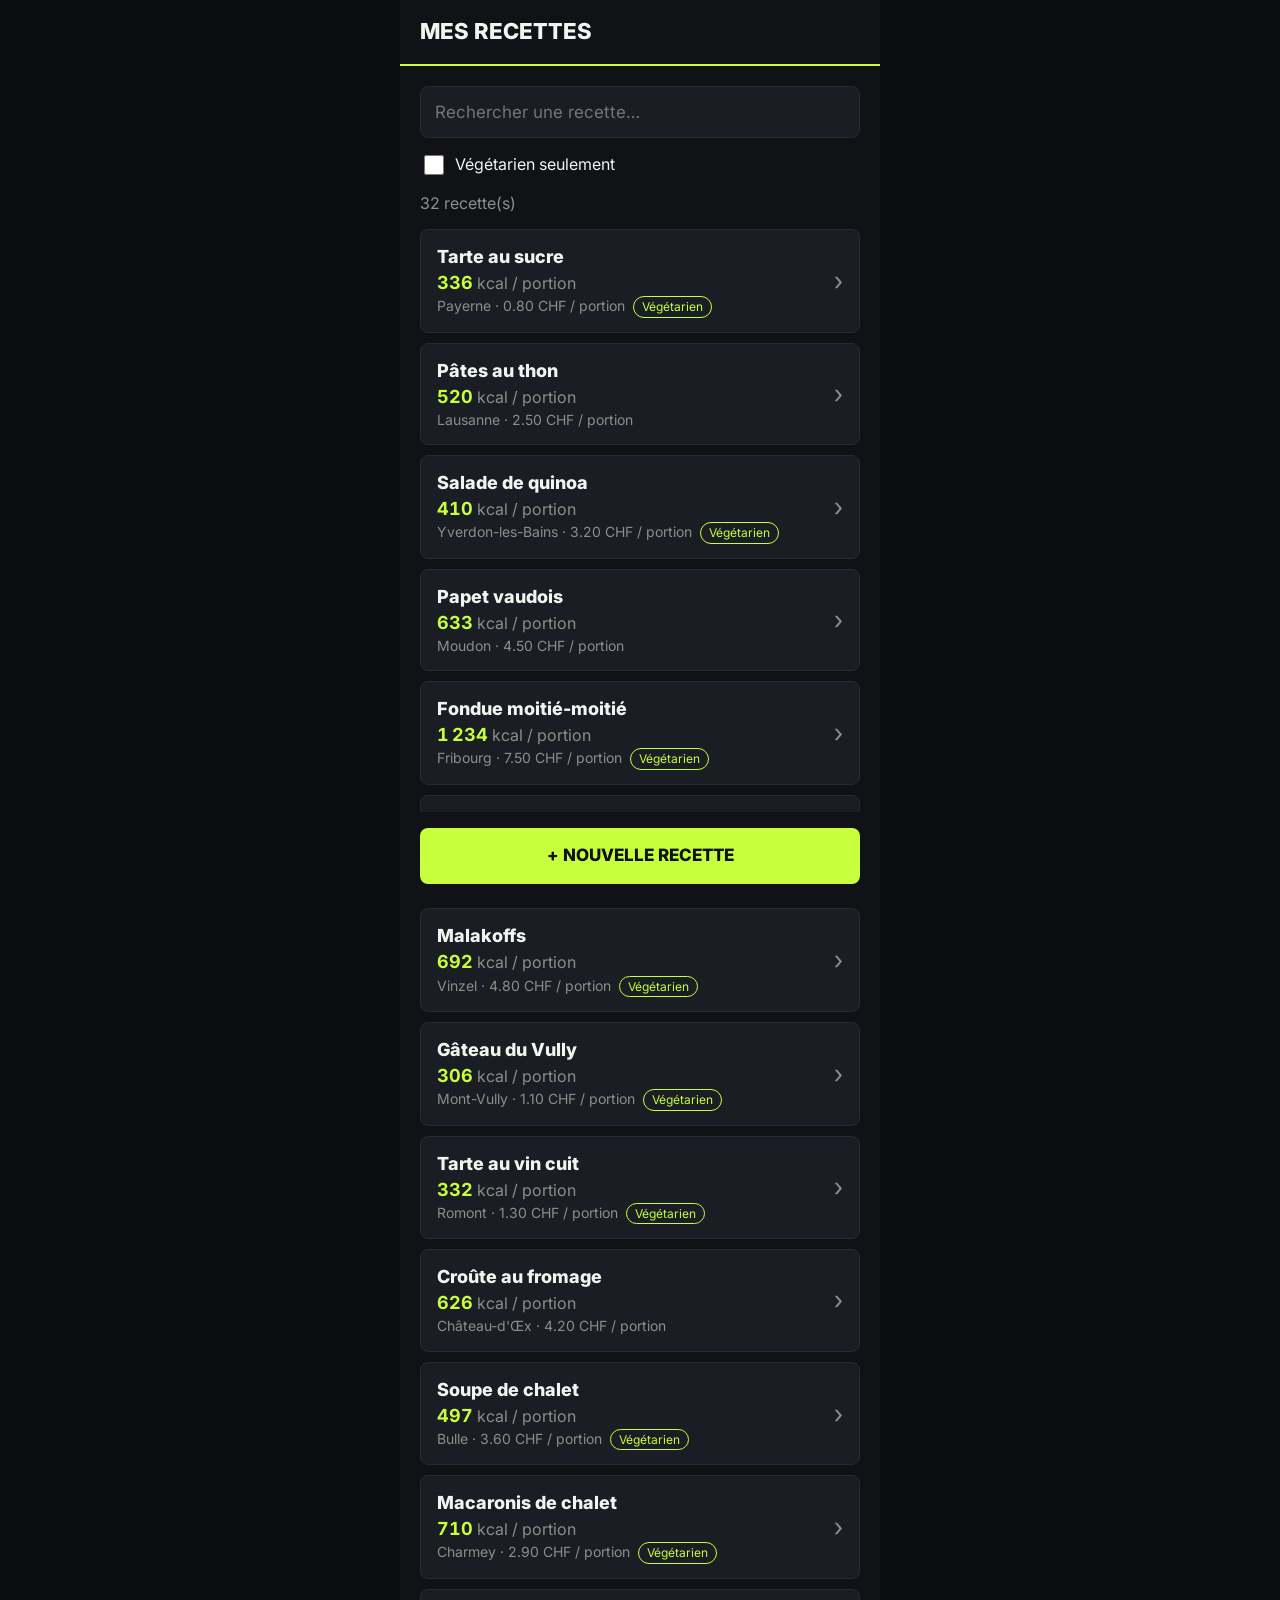
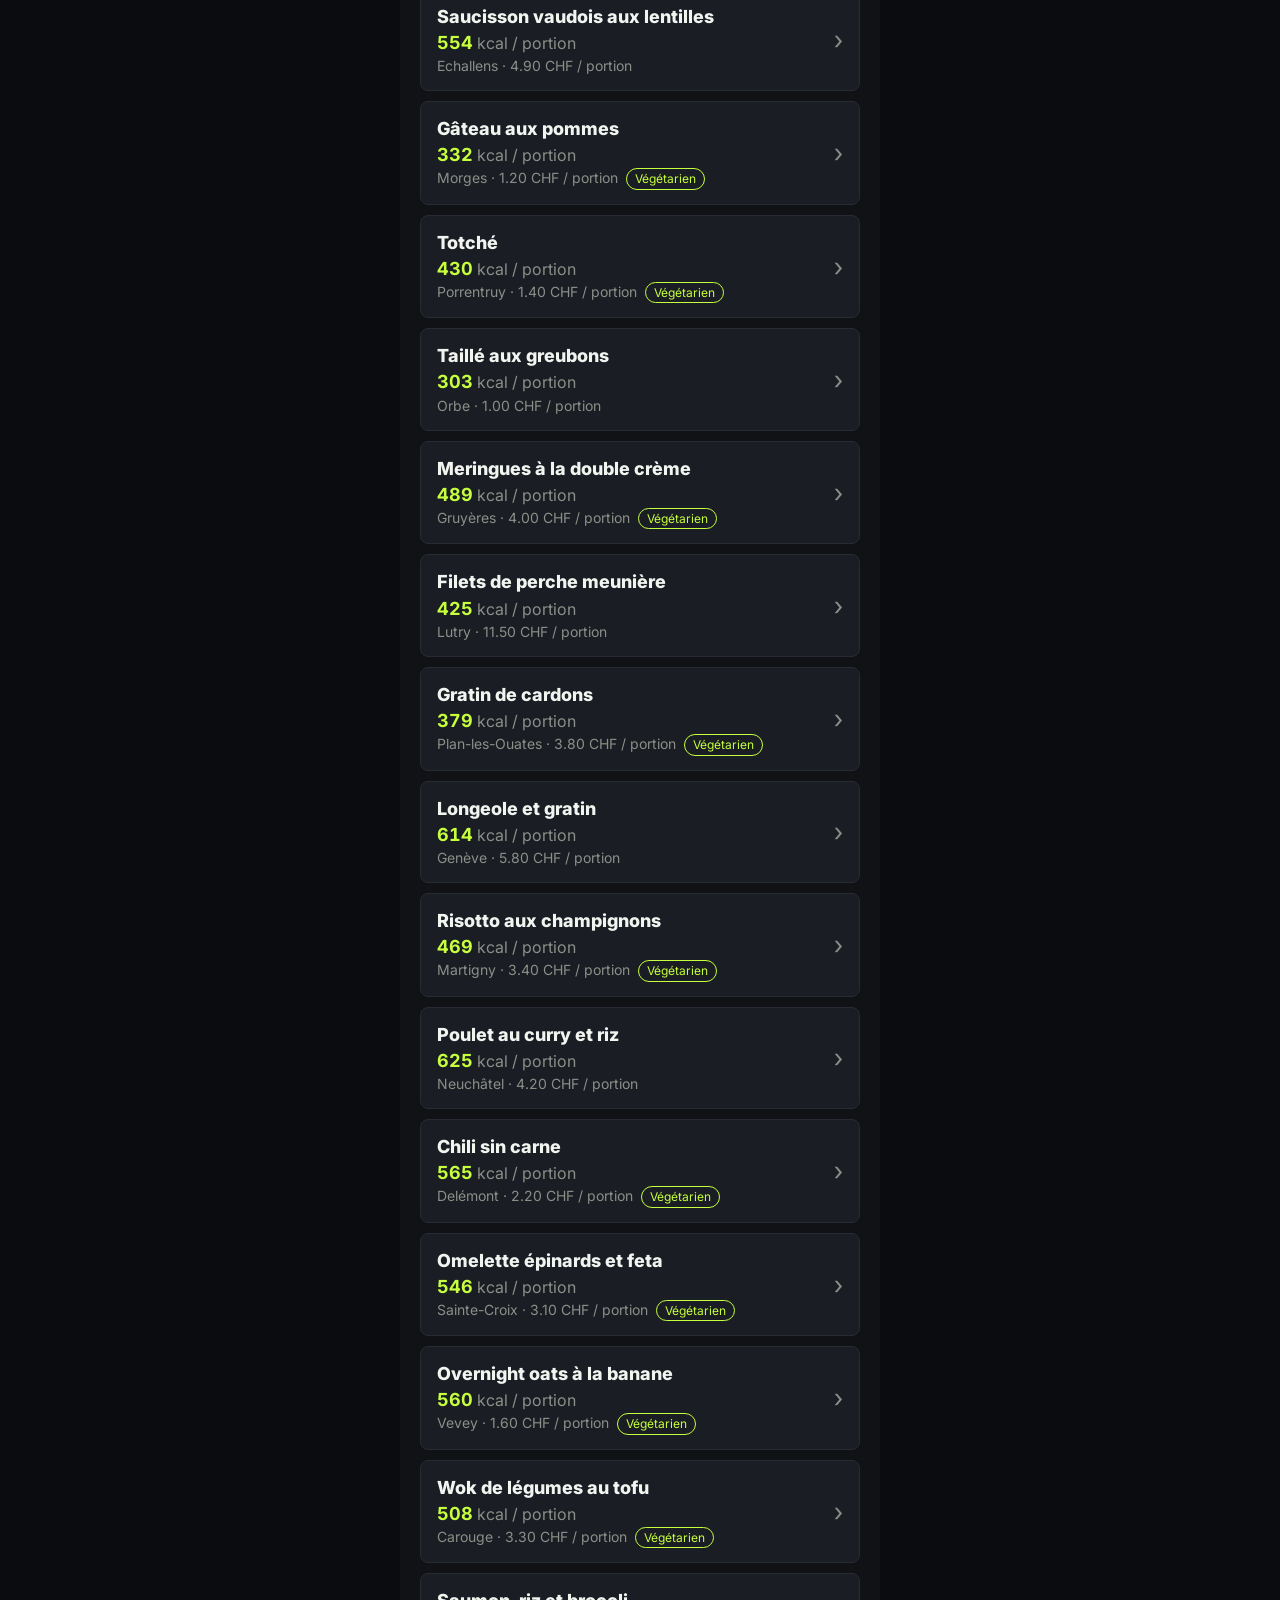
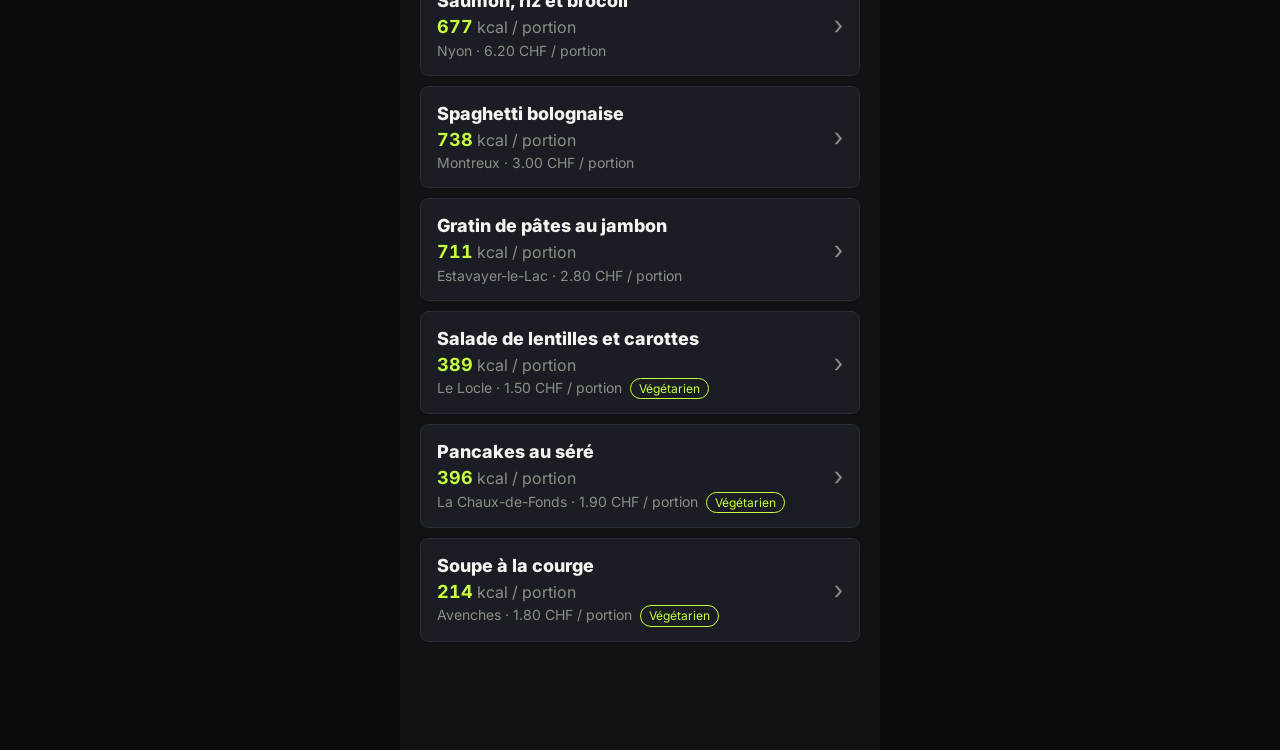
==== commit ca2c2db9: "Connecte data.json à l'interface via fetch et pilote les 4 états UI." ====
--- a/index.html
+++ b/index.html
@@ -26,8 +26,9 @@
         </label>
 
         <p id="compteur" class="gris"></p>
-        <ul id="liste-recettes" class="liste"></ul>
-        <p id="message-liste" class="vide" hidden></p>
+        <section id="liste-cartes" class="cartes-grille">
+          <!-- Les cartes seront injectées ici par app.js -->
+        </section>
       </main>
 
       <footer class="actions">
@@ -84,7 +85,7 @@
 
         <!-- Étape 2 : indiquer la quantité -->
         <div id="etape-quantite" hidden>
-          <p class="carte"><strong id="ingredient-choisi"></strong> <span id="ingredient-kcal" class="gris"></span></p>
+          <p class="encadre"><strong id="ingredient-choisi"></strong> <span id="ingredient-kcal" class="gris"></span></p>
           <label class="etiquette" for="quantite">Quantité (g)</label>
           <input id="quantite" class="champ champ-quantite" type="number" min="1" inputmode="decimal" placeholder="0">
           <p id="erreur-quantite" class="erreur" hidden>Indique une quantité plus grande que 0.</p>
@@ -128,7 +129,7 @@
       </header>
 
       <main class="contenu">
-        <div class="carte">
+        <div class="encadre">
           <p class="gris petit">Aperçu de la fiche</p>
           <p id="apercu-titre" class="apercu-titre"></p>
           <p><b id="apercu-portion" class="vert"></b> par portion</p>
@@ -150,8 +151,6 @@
 
   </div>
 
-  <!-- data.js contient les recettes (copie de data.json), script.js fait fonctionner le site -->
-  <script src="data.js"></script>
-  <script src="script.js"></script>
+  <script src="js/app.js"></script>
 </body>
 </html>
--- a/style.css
+++ b/style.css
@@ -158,8 +158,13 @@
   list-style: none;
 }
 
-/* Carte d'une recette dans la liste */
-.recette {
+/* Cartes des recettes, injectées par js/app.js dans #liste-cartes */
+.cartes-grille {
+  display: grid;
+  gap: 10px;
+}
+
+.carte {
   display: flex;
   justify-content: space-between;
   align-items: center;
@@ -170,12 +175,52 @@
   cursor: pointer;
 }
 
-.recette:hover { border-color: var(--gris); }
-.recette .titre { font-size: 18px; font-weight: 800; }
-.recette .kcal { color: var(--gris); }
-.recette .kcal b { color: var(--vert); font-size: 18px; }
-.recette .meta { color: var(--gris); font-size: 14px; }
-.recette .fleche { color: var(--gris); font-size: 26px; }
+.carte:hover,
+.carte:focus { border-color: var(--gris); outline: none; }
+.carte h3 { margin: 0; font-size: 18px; font-weight: 800; }
+.carte p { margin: 0; }
+.carte .kcal { color: var(--gris); }
+.carte .kcal b { color: var(--vert); font-size: 18px; }
+.carte .commune { color: var(--gris); font-size: 14px; }
+.carte .fleche { color: var(--gris); font-size: 26px; }
+
+.badge {
+  display: inline-block;
+  margin-left: 4px;
+  padding: 1px 8px;
+  border: 1px solid var(--vert);
+  border-radius: 999px;
+  color: var(--vert);
+  font-size: 12px;
+}
+
+/* Les 4 états de la liste (fiche e3-3) */
+.etat-chargement,
+.etat-vide,
+.etat-erreur {
+  padding: 24px;
+  border-radius: 8px;
+  text-align: center;
+}
+
+.etat-chargement { color: var(--gris); border: 1px solid var(--bord); }
+.etat-vide { color: var(--gris); border: 1px dashed var(--bord); }
+
+.etat-erreur {
+  display: flex;
+  flex-direction: column;
+  gap: 10px;
+  border: 1px solid var(--rouge);
+  background: rgba(255, 138, 128, 0.08);
+  text-align: left;
+}
+
+.etat-erreur strong { color: var(--rouge); }
+
+@media (prefers-reduced-motion: no-preference) {
+  .etat-chargement { animation: pulsation 1.2s ease-in-out infinite; }
+  @keyframes pulsation { 50% { opacity: 0.5; } }
+}
 
 /* Ligne d'ingrédient (création, sélecteur, fiche) */
 .ligne {
@@ -239,8 +284,8 @@
 .resultat-label { margin-top: 6px; text-transform: uppercase; letter-spacing: 3px; }
 .resultat-total { margin-top: 8px; font-size: 15px; }
 
-/* ---------- Partage ---------- */
-.carte {
+/* ---------- Encadrés (sélecteur, partage) ---------- */
+.encadre {
   padding: 16px;
   border: 1px solid var(--bord);
   border-radius: 8px;
